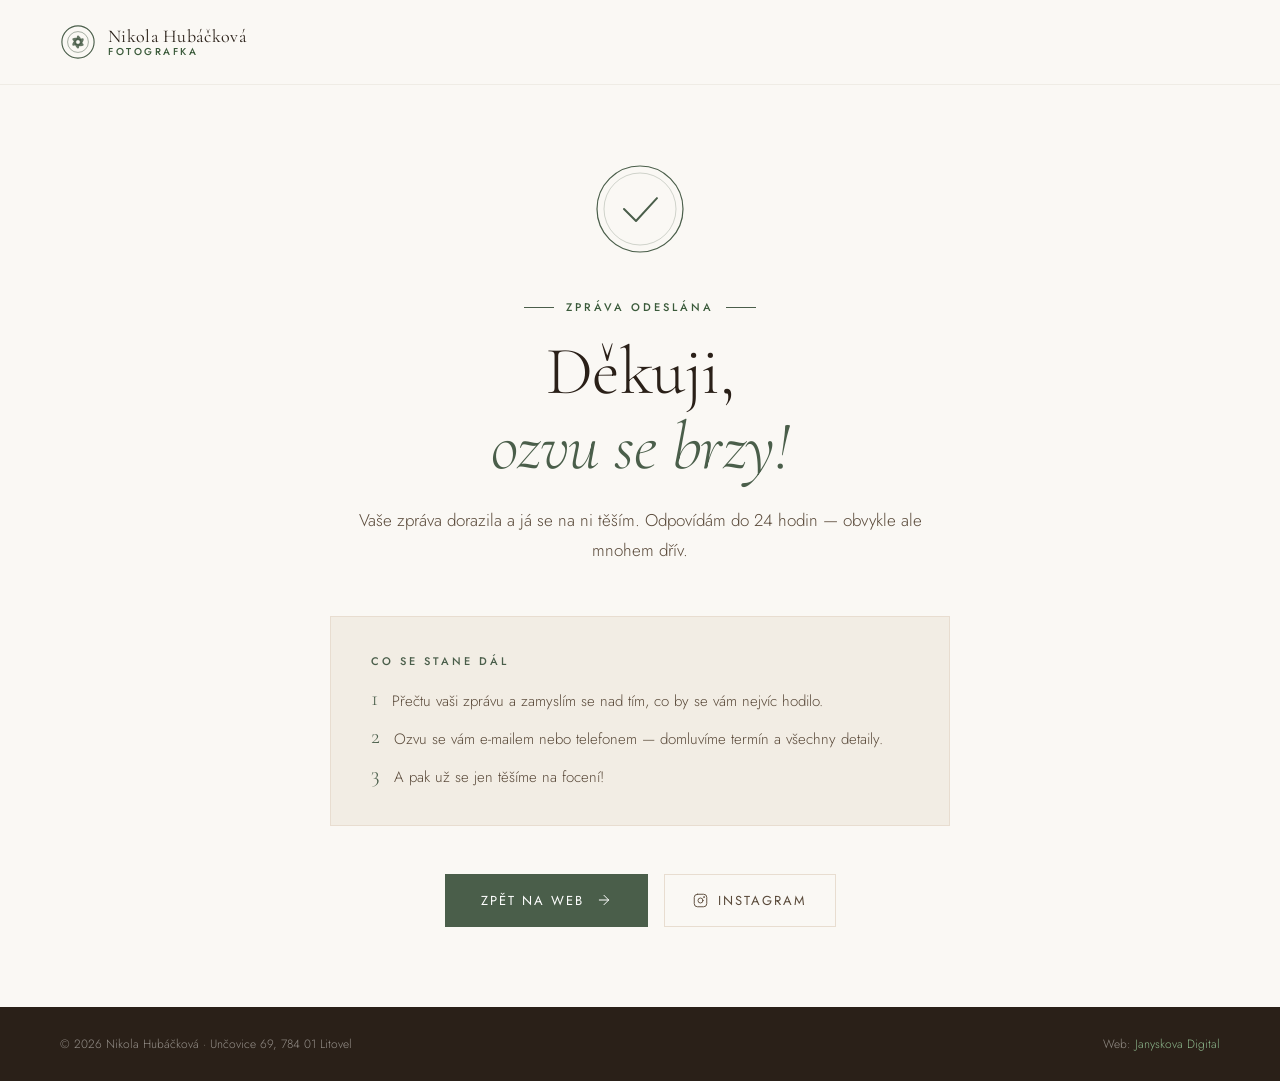
==== dekujeme.html @ a1e23a75 "Add files via upload" ====
<!DOCTYPE html>
<html lang="cs">
<head>
<meta charset="UTF-8">
<meta name="viewport" content="width=device-width, initial-scale=1.0">
<title>Děkuji za zprávu | Nikola Hubáčková Fotografka</title>
<meta name="description" content="Zpráva byla úspěšně odeslána. Nikola Hubáčková vám odpoví do 24 hodin.">
<meta name="robots" content="noindex, nofollow">
<link rel="canonical" href="https://hubackovafoto.cz/dekujeme.html" />

<link rel="icon" type="image/png" href="/favicon-96x96.png" sizes="96x96" />
<link rel="icon" type="image/svg+xml" href="/favicon.svg" />
<link rel="shortcut icon" href="/favicon.ico" />
<link rel="apple-touch-icon" sizes="180x180" href="/apple-touch-icon.png" />

<link rel="preconnect" href="https://fonts.googleapis.com">
<link rel="preconnect" href="https://fonts.gstatic.com" crossorigin>
<link rel="preload" as="style" href="https://fonts.googleapis.com/css2?family=Cormorant+Garamond:ital,wght@0,300;0,400;1,300;1,400&family=Jost:wght@300;400;500&display=swap" onload="this.onload=null;this.rel='stylesheet'" fetchpriority="low">
<noscript><link rel="stylesheet" href="https://fonts.googleapis.com/css2?family=Cormorant+Garamond:ital,wght@0,300;0,400;1,300;1,400&family=Jost:wght@300;400;500&display=swap"></noscript>

<style>
  :root {
    --cream: #faf8f4;
    --warm: #f2ede4;
    --sand: #e8ddd0;
    --stone: #c4b8a8;
    --forest: #4a5e4a;
    --forest-light: #6b8a6b;
    --dark: #2a2018;
    --text: #3a2e22;
    --text-dim: #5a4a3a;
  }

  * { margin: 0; padding: 0; box-sizing: border-box; }
  html { scroll-behavior: smooth; }

  body {
    background: var(--cream);
    color: var(--text);
    font-family: 'Jost', system-ui, -apple-system, sans-serif;
    font-weight: 300;
    min-height: 100vh;
    display: flex;
    flex-direction: column;
  }

  :focus-visible {
    outline: 2px solid var(--forest);
    outline-offset: 3px;
  }

  /* NAV */
  nav {
    padding: 24px 60px;
    display: flex;
    justify-content: space-between;
    align-items: center;
    border-bottom: 1px solid rgba(196,184,168,0.2);
  }

  .nav-logo { display: flex; align-items: center; gap: 12px; text-decoration: none; }
  .logo-text { display: flex; flex-direction: column; line-height: 1.1; }
  .logo-name { font-family: 'Cormorant Garamond', serif; font-size: 18px; font-weight: 400; color: var(--dark); letter-spacing: 0.3px; }
  .logo-title { font-size: 10px; letter-spacing: 2.5px; text-transform: uppercase; color: #3a5a3a; font-weight: 500; }

  /* HLAVNÍ OBSAH */
  main {
    flex: 1;
    display: flex;
    align-items: center;
    justify-content: center;
    padding: 80px 24px;
  }

  .thank-you-wrap {
    max-width: 620px;
    text-align: center;
  }

  /* Animovaná ikona */
  .check-circle {
    width: 88px;
    height: 88px;
    margin: 0 auto 40px;
    animation: popIn 0.5s cubic-bezier(0.16, 1, 0.3, 1) both;
  }

  @keyframes popIn {
    from { opacity: 0; transform: scale(0.6); }
    to   { opacity: 1; transform: scale(1); }
  }

  .eyebrow {
    display: flex;
    align-items: center;
    justify-content: center;
    gap: 12px;
    margin-bottom: 20px;
    animation: fadeUp 0.6s 0.15s ease both;
  }
  .eyebrow-line { width: 30px; height: 1px; background: var(--forest); }
  .eyebrow-text { font-size: 11px; letter-spacing: 3px; text-transform: uppercase; color: #3a5a3a; font-weight: 500; }

  h1 {
    font-family: 'Cormorant Garamond', serif;
    font-size: clamp(40px, 6vw, 68px);
    font-weight: 300;
    line-height: 1.1;
    letter-spacing: -0.5px;
    color: var(--dark);
    margin-bottom: 20px;
    animation: fadeUp 0.6s 0.25s ease both;
  }
  h1 em { font-style: italic; color: var(--forest); }

  .perex {
    font-size: 17px;
    color: var(--text-dim);
    line-height: 1.8;
    margin-bottom: 50px;
    animation: fadeUp 0.6s 0.35s ease both;
  }

  /* Co se děje dál */
  .next-steps {
    background: var(--warm);
    border: 1px solid var(--sand);
    padding: 36px 40px;
    text-align: left;
    margin-bottom: 48px;
    animation: fadeUp 0.6s 0.45s ease both;
  }

  .next-steps-title {
    font-size: 11px;
    letter-spacing: 3px;
    text-transform: uppercase;
    color: var(--forest);
    font-weight: 500;
    margin-bottom: 20px;
  }

  .next-steps ul {
    list-style: none;
    display: flex;
    flex-direction: column;
    gap: 14px;
  }

  .next-steps li {
    display: flex;
    align-items: flex-start;
    gap: 14px;
    font-size: 15px;
    color: var(--text-dim);
    line-height: 1.6;
  }

  .step-num {
    font-family: 'Cormorant Garamond', serif;
    font-size: 22px;
    font-weight: 300;
    color: var(--forest);
    line-height: 1;
    flex-shrink: 0;
    margin-top: -2px;
  }

  /* Tlačítka */
  .btn-wrap {
    display: flex;
    gap: 16px;
    justify-content: center;
    flex-wrap: wrap;
    animation: fadeUp 0.6s 0.55s ease both;
  }

  .btn-primary {
    display: inline-flex;
    align-items: center;
    gap: 12px;
    background: var(--forest);
    color: white;
    padding: 16px 36px;
    text-decoration: none;
    font-size: 13px;
    font-weight: 400;
    letter-spacing: 2px;
    text-transform: uppercase;
    transition: all 0.3s;
    font-family: 'Jost', sans-serif;
  }
  .btn-primary:hover { background: var(--dark); gap: 18px; }
  .btn-primary svg { width: 16px; height: 16px; stroke: currentColor; fill: none; stroke-width: 1.5; stroke-linecap: round; }

  .btn-ghost {
    display: inline-flex;
    align-items: center;
    gap: 10px;
    background: transparent;
    color: var(--text-dim);
    padding: 16px 28px;
    text-decoration: none;
    font-size: 13px;
    font-weight: 400;
    letter-spacing: 2px;
    text-transform: uppercase;
    border: 1px solid var(--sand);
    transition: all 0.3s;
    font-family: 'Jost', sans-serif;
  }
  .btn-ghost:hover { border-color: var(--forest); color: var(--forest); }
  .btn-ghost svg { width: 15px; height: 15px; stroke: currentColor; fill: none; stroke-width: 1.5; stroke-linecap: round; stroke-linejoin: round; }

  @keyframes fadeUp {
    from { opacity: 0; transform: translateY(18px); }
    to   { opacity: 1; transform: translateY(0); }
  }

  /* FOOTER */
  footer {
    background: var(--dark);
    padding: 28px 60px;
  }
  .footer-bottom {
    display: flex;
    justify-content: space-between;
    font-size: 12px;
    color: rgba(250,248,244,0.52);
    flex-wrap: wrap;
    gap: 10px;
  }
  .footer-bottom a { color: #8db88d; text-decoration: none; }

  @media (max-width: 600px) {
    nav { padding: 18px 24px; }
    footer { padding: 24px; }
    .next-steps { padding: 28px 24px; }
    .btn-wrap { flex-direction: column; align-items: center; }
    .btn-primary, .btn-ghost { width: 100%; justify-content: center; }
  }
</style>
</head>
<body>

<nav role="navigation" aria-label="Navigace">
  <a href="/" class="nav-logo" aria-label="Nikola Hubáčková — Fotografka, zpět na hlavní stránku">
    <svg width="36" height="36" viewBox="0 0 38 38" fill="none" xmlns="http://www.w3.org/2000/svg" aria-hidden="true">
      <circle cx="19" cy="19" r="17" stroke="#4a5e4a" stroke-width="1.2" fill="none"/>
      <circle cx="19" cy="19" r="11" stroke="#4a5e4a" stroke-width="1" fill="none" opacity="0.5"/>
      <g transform="translate(19,19)">
        <path d="M0,-7 Q3.5,-5 3.5,0 Q3.5,2 1,3 Q-1,4 -3,2 L-1,-6 Z" fill="#4a5e4a" opacity="0.85" transform="rotate(0)"/>
        <path d="M0,-7 Q3.5,-5 3.5,0 Q3.5,2 1,3 Q-1,4 -3,2 L-1,-6 Z" fill="#4a5e4a" opacity="0.85" transform="rotate(60)"/>
        <path d="M0,-7 Q3.5,-5 3.5,0 Q3.5,2 1,3 Q-1,4 -3,2 L-1,-6 Z" fill="#4a5e4a" opacity="0.85" transform="rotate(120)"/>
        <path d="M0,-7 Q3.5,-5 3.5,0 Q3.5,2 1,3 Q-1,4 -3,2 L-1,-6 Z" fill="#4a5e4a" opacity="0.85" transform="rotate(180)"/>
        <path d="M0,-7 Q3.5,-5 3.5,0 Q3.5,2 1,3 Q-1,4 -3,2 L-1,-6 Z" fill="#4a5e4a" opacity="0.85" transform="rotate(240)"/>
        <path d="M0,-7 Q3.5,-5 3.5,0 Q3.5,2 1,3 Q-1,4 -3,2 L-1,-6 Z" fill="#4a5e4a" opacity="0.85" transform="rotate(300)"/>
        <circle cx="0" cy="0" r="2.5" fill="#faf8f4" stroke="#4a5e4a" stroke-width="0.8"/>
      </g>
    </svg>
    <div class="logo-text">
      <span class="logo-name">Nikola Hubáčková</span>
      <span class="logo-title">Fotografka</span>
    </div>
  </a>
</nav>

<main>
  <div class="thank-you-wrap">

    <!-- Animovaná ikona -->
    <svg class="check-circle" viewBox="0 0 88 88" fill="none" xmlns="http://www.w3.org/2000/svg" aria-hidden="true">
      <circle cx="44" cy="44" r="43" stroke="#4a5e4a" stroke-width="1.2"/>
      <circle cx="44" cy="44" r="36" stroke="#4a5e4a" stroke-width="0.8" opacity="0.3"/>
      <polyline points="28,44 40,56 62,32" stroke="#4a5e4a" stroke-width="2" stroke-linecap="round" stroke-linejoin="round"
        stroke-dasharray="48" stroke-dashoffset="48">
        <animate attributeName="stroke-dashoffset" from="48" to="0" dur="0.5s" begin="0.3s" fill="freeze" calcMode="spline" keyTimes="0;1" keySplines="0.16 1 0.3 1"/>
      </polyline>
    </svg>

    <div class="eyebrow" aria-hidden="true">
      <div class="eyebrow-line"></div>
      <span class="eyebrow-text">Zpráva odeslána</span>
      <div class="eyebrow-line"></div>
    </div>

    <h1>Děkuji,<br><em>ozvu se brzy!</em></h1>

    <p class="perex">Vaše zpráva dorazila a já se na ni těším. Odpovídám do 24 hodin — obvykle ale mnohem dřív.</p>

    <div class="next-steps" role="region" aria-label="Co se stane dál">
      <div class="next-steps-title">Co se stane dál</div>
      <ul>
        <li>
          <span class="step-num">1</span>
          <span>Přečtu vaši zprávu a zamyslím se nad tím, co by se vám nejvíc hodilo.</span>
        </li>
        <li>
          <span class="step-num">2</span>
          <span>Ozvu se vám e-mailem nebo telefonem — domluvíme termín a všechny detaily.</span>
        </li>
        <li>
          <span class="step-num">3</span>
          <span>A pak už se jen těšíme na focení!</span>
        </li>
      </ul>
    </div>

    <div class="btn-wrap">
      <a href="/" class="btn-primary">
        Zpět na web
        <svg viewBox="0 0 24 24" aria-hidden="true"><line x1="5" y1="12" x2="19" y2="12"/><polyline points="12 5 19 12 12 19"/></svg>
      </a>
      <a href="https://www.instagram.com/hubackova.photo/" target="_blank" rel="noopener noreferrer" class="btn-ghost" aria-label="Sledujte Nikolu na Instagramu (otevře se v novém okně)">
        <svg viewBox="0 0 24 24" aria-hidden="true"><rect x="2" y="2" width="20" height="20" rx="5"/><circle cx="12" cy="12" r="4"/><circle cx="17.5" cy="6.5" r="0.5" fill="currentColor"/></svg>
        Instagram
      </a>
    </div>

  </div>
</main>

<footer>
  <div class="footer-bottom">
    <span>© 2026 Nikola Hubáčková · Unčovice 69, 784 01 Litovel</span>
    <span>Web: <a href="https://janyskovadigital.cz" rel="noopener noreferrer">Janyskova Digital</a></span>
  </div>
</footer>

</body>
</html>
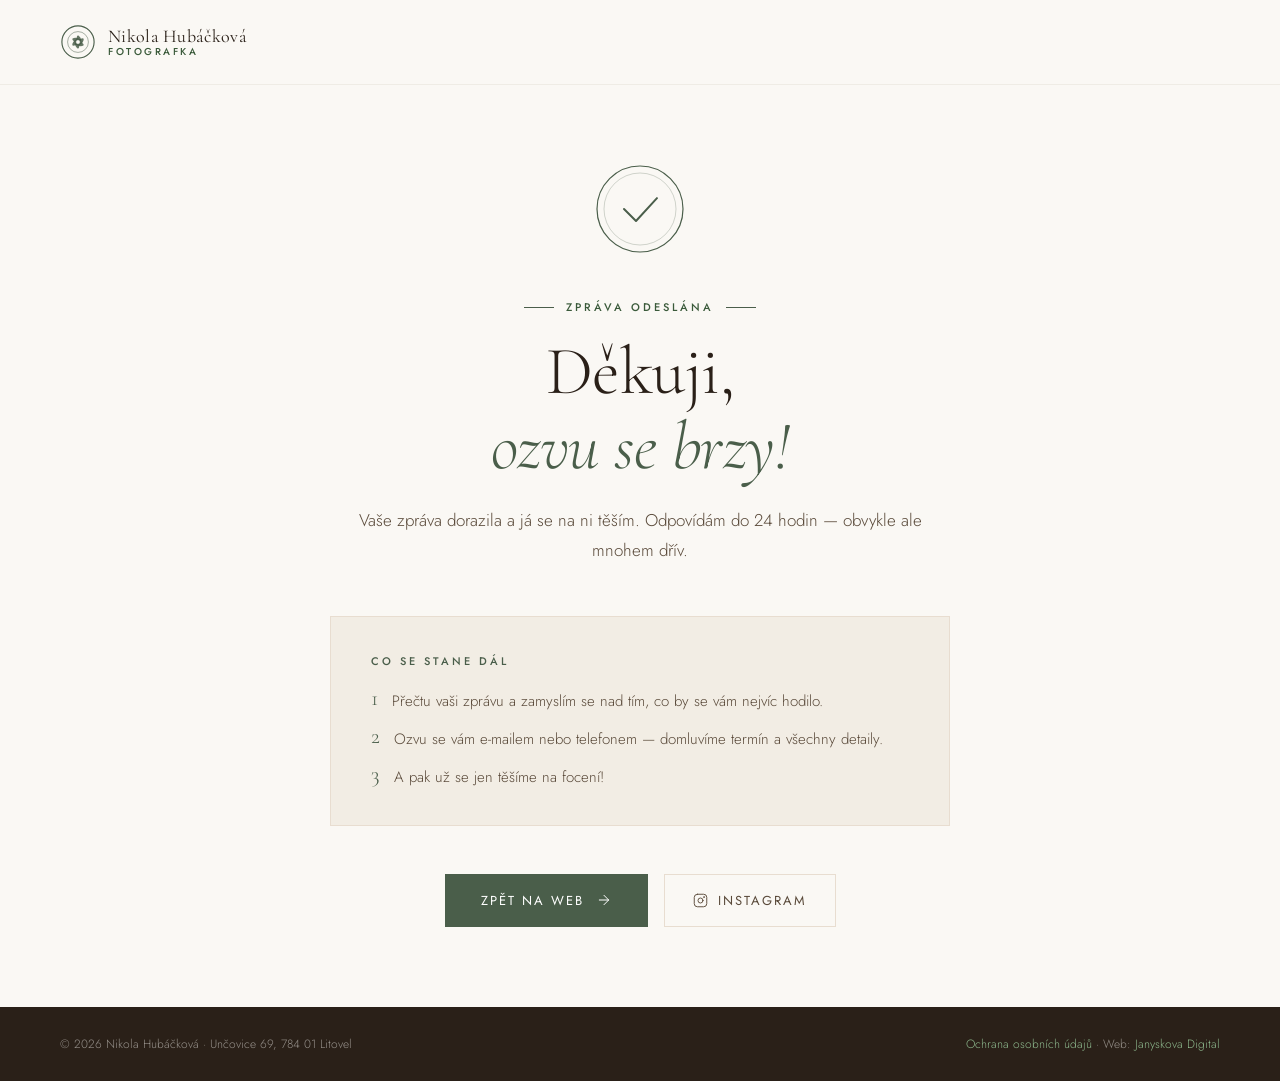
==== commit 7df7b629: "Audit webu: GDPR, výkon, SEO, přístupnost a funkčnost - Google Analytics až po souhlasu (cookie lišt" ====
--- a/dekujeme.html
+++ b/dekujeme.html
@@ -6,17 +6,15 @@
 <title>Děkuji za zprávu | Nikola Hubáčková Fotografka</title>
 <meta name="description" content="Zpráva byla úspěšně odeslána. Nikola Hubáčková vám odpoví do 24 hodin.">
 <meta name="robots" content="noindex, nofollow">
-<link rel="canonical" href="https://hubackovafoto.cz/dekujeme.html" />
 
 <link rel="icon" type="image/png" href="/favicon-96x96.png" sizes="96x96" />
 <link rel="icon" type="image/svg+xml" href="/favicon.svg" />
 <link rel="shortcut icon" href="/favicon.ico" />
 <link rel="apple-touch-icon" sizes="180x180" href="/apple-touch-icon.png" />
-
-<link rel="preconnect" href="https://fonts.googleapis.com">
-<link rel="preconnect" href="https://fonts.gstatic.com" crossorigin>
-<link rel="preload" as="style" href="https://fonts.googleapis.com/css2?family=Cormorant+Garamond:ital,wght@0,300;0,400;1,300;1,400&family=Jost:wght@300;400;500&display=swap" onload="this.onload=null;this.rel='stylesheet'" fetchpriority="low">
-<noscript><link rel="stylesheet" href="https://fonts.googleapis.com/css2?family=Cormorant+Garamond:ital,wght@0,300;0,400;1,300;1,400&family=Jost:wght@300;400;500&display=swap"></noscript>
+<link rel="manifest" href="/site.webmanifest" />
+<meta name="theme-color" content="#4a5e4a">
+
+<link rel="stylesheet" href="/fonts/fonts.css">
 
 <style>
   :root {
@@ -286,22 +284,22 @@
 
     <h1>Děkuji,<br><em>ozvu se brzy!</em></h1>
 
-    <p class="perex">Vaše zpráva dorazila a já se na ni těším. Odpovídám do 24 hodin — obvykle ale mnohem dřív.</p>
+    <p class="perex">Vaše zpráva dorazila a&nbsp;já se na ni těším. Odpovídám do 24&nbsp;hodin — obvykle ale mnohem dřív.</p>
 
     <div class="next-steps" role="region" aria-label="Co se stane dál">
       <div class="next-steps-title">Co se stane dál</div>
       <ul>
         <li>
           <span class="step-num">1</span>
-          <span>Přečtu vaši zprávu a zamyslím se nad tím, co by se vám nejvíc hodilo.</span>
+          <span>Přečtu vaši zprávu a&nbsp;zamyslím se nad tím, co by se vám nejvíc hodilo.</span>
         </li>
         <li>
           <span class="step-num">2</span>
-          <span>Ozvu se vám e-mailem nebo telefonem — domluvíme termín a všechny detaily.</span>
+          <span>Ozvu se vám e-mailem nebo telefonem — domluvíme termín a&nbsp;všechny detaily.</span>
         </li>
         <li>
           <span class="step-num">3</span>
-          <span>A pak už se jen těšíme na focení!</span>
+          <span>A&nbsp;pak už se jen těšíme na focení!</span>
         </li>
       </ul>
     </div>
@@ -323,7 +321,7 @@
 <footer>
   <div class="footer-bottom">
     <span>© 2026 Nikola Hubáčková · Unčovice 69, 784 01 Litovel</span>
-    <span>Web: <a href="https://janyskovadigital.cz" rel="noopener noreferrer">Janyskova Digital</a></span>
+    <span><a href="/ochrana-osobnich-udaju">Ochrana osobních údajů</a> · Web: <a href="https://janyskovadigital.cz" rel="noopener noreferrer">Janyskova Digital</a></span>
   </div>
 </footer>
 
--- a/fonts/fonts.css
+++ b/fonts/fonts.css
@@ -0,0 +1,17 @@
+/* Písma hostovaná na webu (bez Google Fonts) — stejné soubory jako Google Fonts, licence SIL OFL 1.1 */
+@font-face{font-family:'Cormorant Garamond';font-style:italic;font-weight:300;font-display:swap;src:url(/fonts/cormorant-garamond-latin-ext-italic.woff2) format('woff2');unicode-range:U+0100-02BA, U+02BD-02C5, U+02C7-02CC, U+02CE-02D7, U+02DD-02FF, U+0304, U+0308, U+0329, U+1D00-1DBF, U+1E00-1E9F, U+1EF2-1EFF, U+2020, U+20A0-20AB, U+20AD-20C4, U+2113, U+2C60-2C7F, U+A720-A7FF}
+@font-face{font-family:'Cormorant Garamond';font-style:italic;font-weight:300;font-display:swap;src:url(/fonts/cormorant-garamond-latin-italic.woff2) format('woff2');unicode-range:U+0000-00FF, U+0131, U+0152-0153, U+02BB-02BC, U+02C6, U+02DA, U+02DC, U+0304, U+0308, U+0329, U+2000-206F, U+20AC, U+2122, U+2191, U+2193, U+2212, U+2215, U+FEFF, U+FFFD}
+@font-face{font-family:'Cormorant Garamond';font-style:italic;font-weight:400;font-display:swap;src:url(/fonts/cormorant-garamond-latin-ext-italic.woff2) format('woff2');unicode-range:U+0100-02BA, U+02BD-02C5, U+02C7-02CC, U+02CE-02D7, U+02DD-02FF, U+0304, U+0308, U+0329, U+1D00-1DBF, U+1E00-1E9F, U+1EF2-1EFF, U+2020, U+20A0-20AB, U+20AD-20C4, U+2113, U+2C60-2C7F, U+A720-A7FF}
+@font-face{font-family:'Cormorant Garamond';font-style:italic;font-weight:400;font-display:swap;src:url(/fonts/cormorant-garamond-latin-italic.woff2) format('woff2');unicode-range:U+0000-00FF, U+0131, U+0152-0153, U+02BB-02BC, U+02C6, U+02DA, U+02DC, U+0304, U+0308, U+0329, U+2000-206F, U+20AC, U+2122, U+2191, U+2193, U+2212, U+2215, U+FEFF, U+FFFD}
+@font-face{font-family:'Cormorant Garamond';font-style:normal;font-weight:300;font-display:swap;src:url(/fonts/cormorant-garamond-latin-ext-normal.woff2) format('woff2');unicode-range:U+0100-02BA, U+02BD-02C5, U+02C7-02CC, U+02CE-02D7, U+02DD-02FF, U+0304, U+0308, U+0329, U+1D00-1DBF, U+1E00-1E9F, U+1EF2-1EFF, U+2020, U+20A0-20AB, U+20AD-20C4, U+2113, U+2C60-2C7F, U+A720-A7FF}
+@font-face{font-family:'Cormorant Garamond';font-style:normal;font-weight:300;font-display:swap;src:url(/fonts/cormorant-garamond-latin-normal.woff2) format('woff2');unicode-range:U+0000-00FF, U+0131, U+0152-0153, U+02BB-02BC, U+02C6, U+02DA, U+02DC, U+0304, U+0308, U+0329, U+2000-206F, U+20AC, U+2122, U+2191, U+2193, U+2212, U+2215, U+FEFF, U+FFFD}
+@font-face{font-family:'Cormorant Garamond';font-style:normal;font-weight:400;font-display:swap;src:url(/fonts/cormorant-garamond-latin-ext-normal.woff2) format('woff2');unicode-range:U+0100-02BA, U+02BD-02C5, U+02C7-02CC, U+02CE-02D7, U+02DD-02FF, U+0304, U+0308, U+0329, U+1D00-1DBF, U+1E00-1E9F, U+1EF2-1EFF, U+2020, U+20A0-20AB, U+20AD-20C4, U+2113, U+2C60-2C7F, U+A720-A7FF}
+@font-face{font-family:'Cormorant Garamond';font-style:normal;font-weight:400;font-display:swap;src:url(/fonts/cormorant-garamond-latin-normal.woff2) format('woff2');unicode-range:U+0000-00FF, U+0131, U+0152-0153, U+02BB-02BC, U+02C6, U+02DA, U+02DC, U+0304, U+0308, U+0329, U+2000-206F, U+20AC, U+2122, U+2191, U+2193, U+2212, U+2215, U+FEFF, U+FFFD}
+@font-face{font-family:'Cormorant Garamond';font-style:normal;font-weight:500;font-display:swap;src:url(/fonts/cormorant-garamond-latin-ext-normal.woff2) format('woff2');unicode-range:U+0100-02BA, U+02BD-02C5, U+02C7-02CC, U+02CE-02D7, U+02DD-02FF, U+0304, U+0308, U+0329, U+1D00-1DBF, U+1E00-1E9F, U+1EF2-1EFF, U+2020, U+20A0-20AB, U+20AD-20C4, U+2113, U+2C60-2C7F, U+A720-A7FF}
+@font-face{font-family:'Cormorant Garamond';font-style:normal;font-weight:500;font-display:swap;src:url(/fonts/cormorant-garamond-latin-normal.woff2) format('woff2');unicode-range:U+0000-00FF, U+0131, U+0152-0153, U+02BB-02BC, U+02C6, U+02DA, U+02DC, U+0304, U+0308, U+0329, U+2000-206F, U+20AC, U+2122, U+2191, U+2193, U+2212, U+2215, U+FEFF, U+FFFD}
+@font-face{font-family:'Jost';font-style:normal;font-weight:300;font-display:swap;src:url(/fonts/jost-latin-ext-normal.woff2) format('woff2');unicode-range:U+0100-02BA, U+02BD-02C5, U+02C7-02CC, U+02CE-02D7, U+02DD-02FF, U+0304, U+0308, U+0329, U+1D00-1DBF, U+1E00-1E9F, U+1EF2-1EFF, U+2020, U+20A0-20AB, U+20AD-20C4, U+2113, U+2C60-2C7F, U+A720-A7FF}
+@font-face{font-family:'Jost';font-style:normal;font-weight:300;font-display:swap;src:url(/fonts/jost-latin-normal.woff2) format('woff2');unicode-range:U+0000-00FF, U+0131, U+0152-0153, U+02BB-02BC, U+02C6, U+02DA, U+02DC, U+0304, U+0308, U+0329, U+2000-206F, U+20AC, U+2122, U+2191, U+2193, U+2212, U+2215, U+FEFF, U+FFFD}
+@font-face{font-family:'Jost';font-style:normal;font-weight:400;font-display:swap;src:url(/fonts/jost-latin-ext-normal.woff2) format('woff2');unicode-range:U+0100-02BA, U+02BD-02C5, U+02C7-02CC, U+02CE-02D7, U+02DD-02FF, U+0304, U+0308, U+0329, U+1D00-1DBF, U+1E00-1E9F, U+1EF2-1EFF, U+2020, U+20A0-20AB, U+20AD-20C4, U+2113, U+2C60-2C7F, U+A720-A7FF}
+@font-face{font-family:'Jost';font-style:normal;font-weight:400;font-display:swap;src:url(/fonts/jost-latin-normal.woff2) format('woff2');unicode-range:U+0000-00FF, U+0131, U+0152-0153, U+02BB-02BC, U+02C6, U+02DA, U+02DC, U+0304, U+0308, U+0329, U+2000-206F, U+20AC, U+2122, U+2191, U+2193, U+2212, U+2215, U+FEFF, U+FFFD}
+@font-face{font-family:'Jost';font-style:normal;font-weight:500;font-display:swap;src:url(/fonts/jost-latin-ext-normal.woff2) format('woff2');unicode-range:U+0100-02BA, U+02BD-02C5, U+02C7-02CC, U+02CE-02D7, U+02DD-02FF, U+0304, U+0308, U+0329, U+1D00-1DBF, U+1E00-1E9F, U+1EF2-1EFF, U+2020, U+20A0-20AB, U+20AD-20C4, U+2113, U+2C60-2C7F, U+A720-A7FF}
+@font-face{font-family:'Jost';font-style:normal;font-weight:500;font-display:swap;src:url(/fonts/jost-latin-normal.woff2) format('woff2');unicode-range:U+0000-00FF, U+0131, U+0152-0153, U+02BB-02BC, U+02C6, U+02DA, U+02DC, U+0304, U+0308, U+0329, U+2000-206F, U+20AC, U+2122, U+2191, U+2193, U+2212, U+2215, U+FEFF, U+FFFD}
